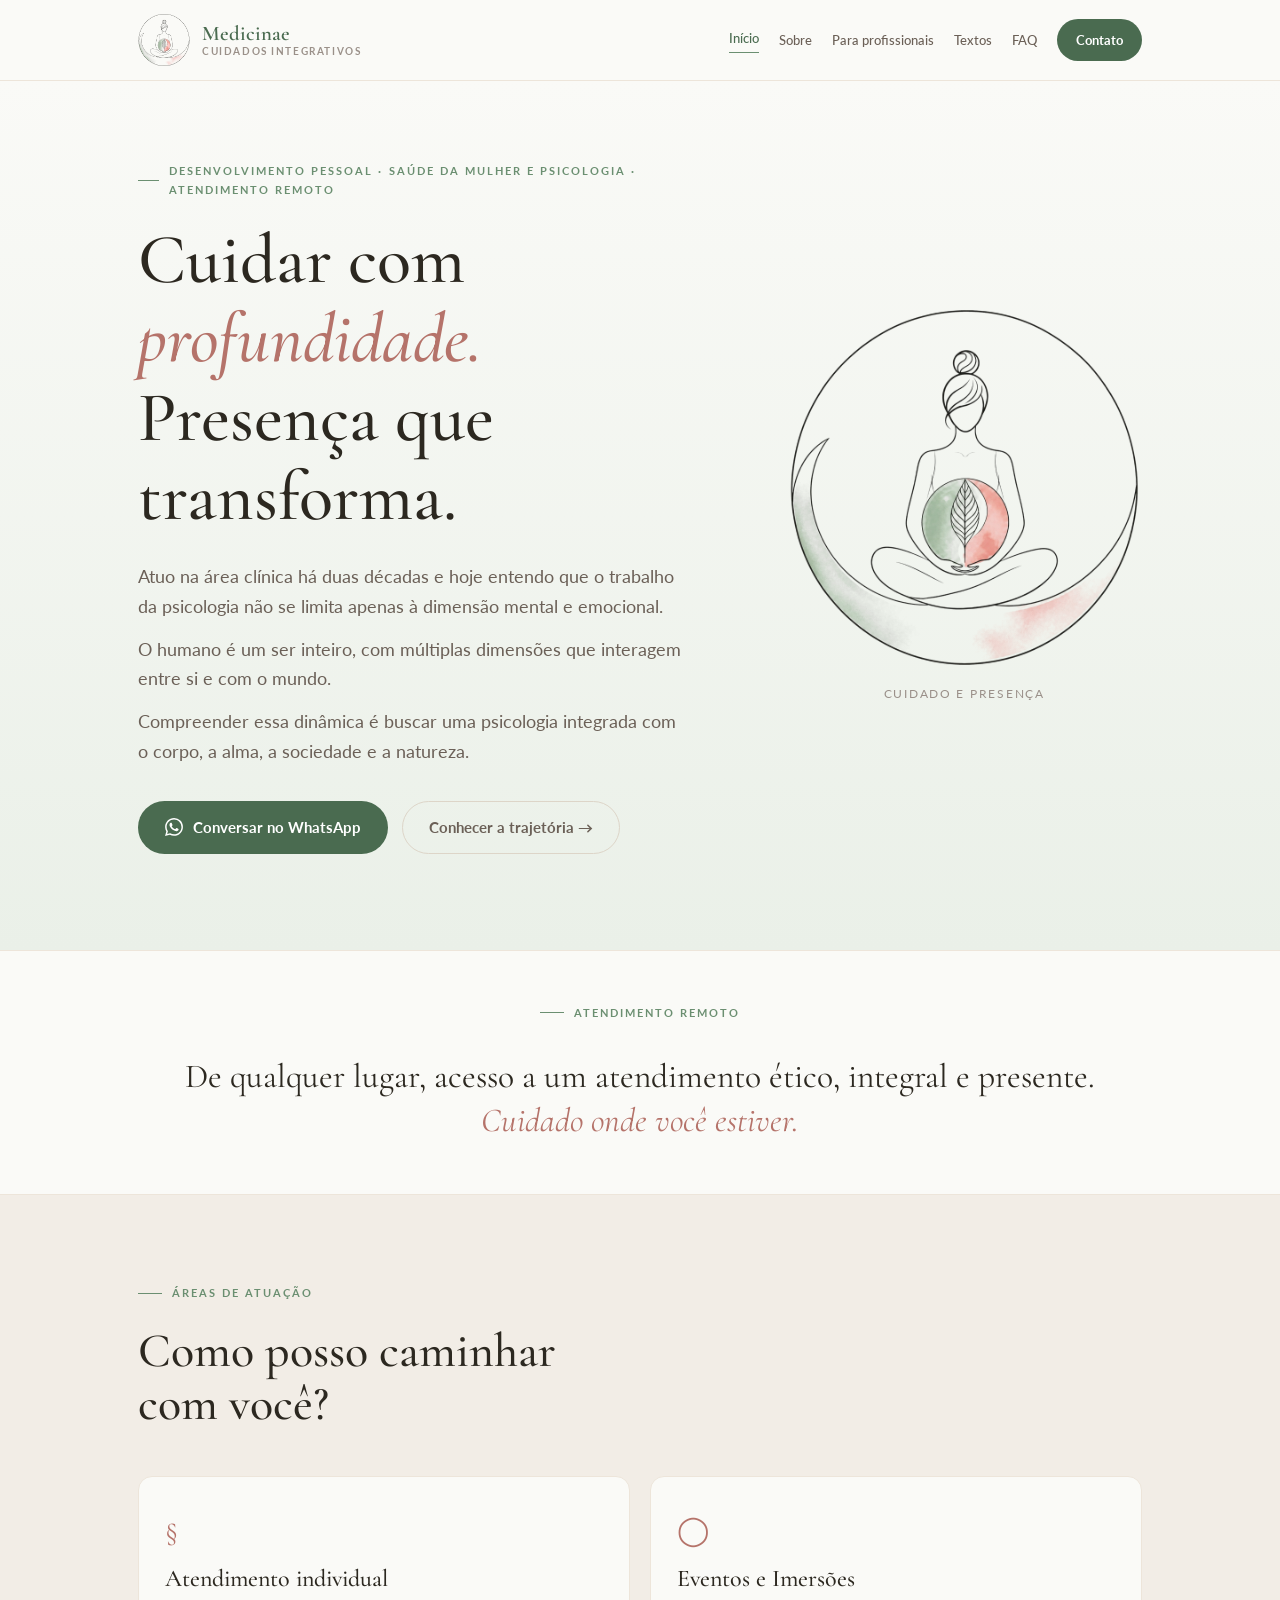
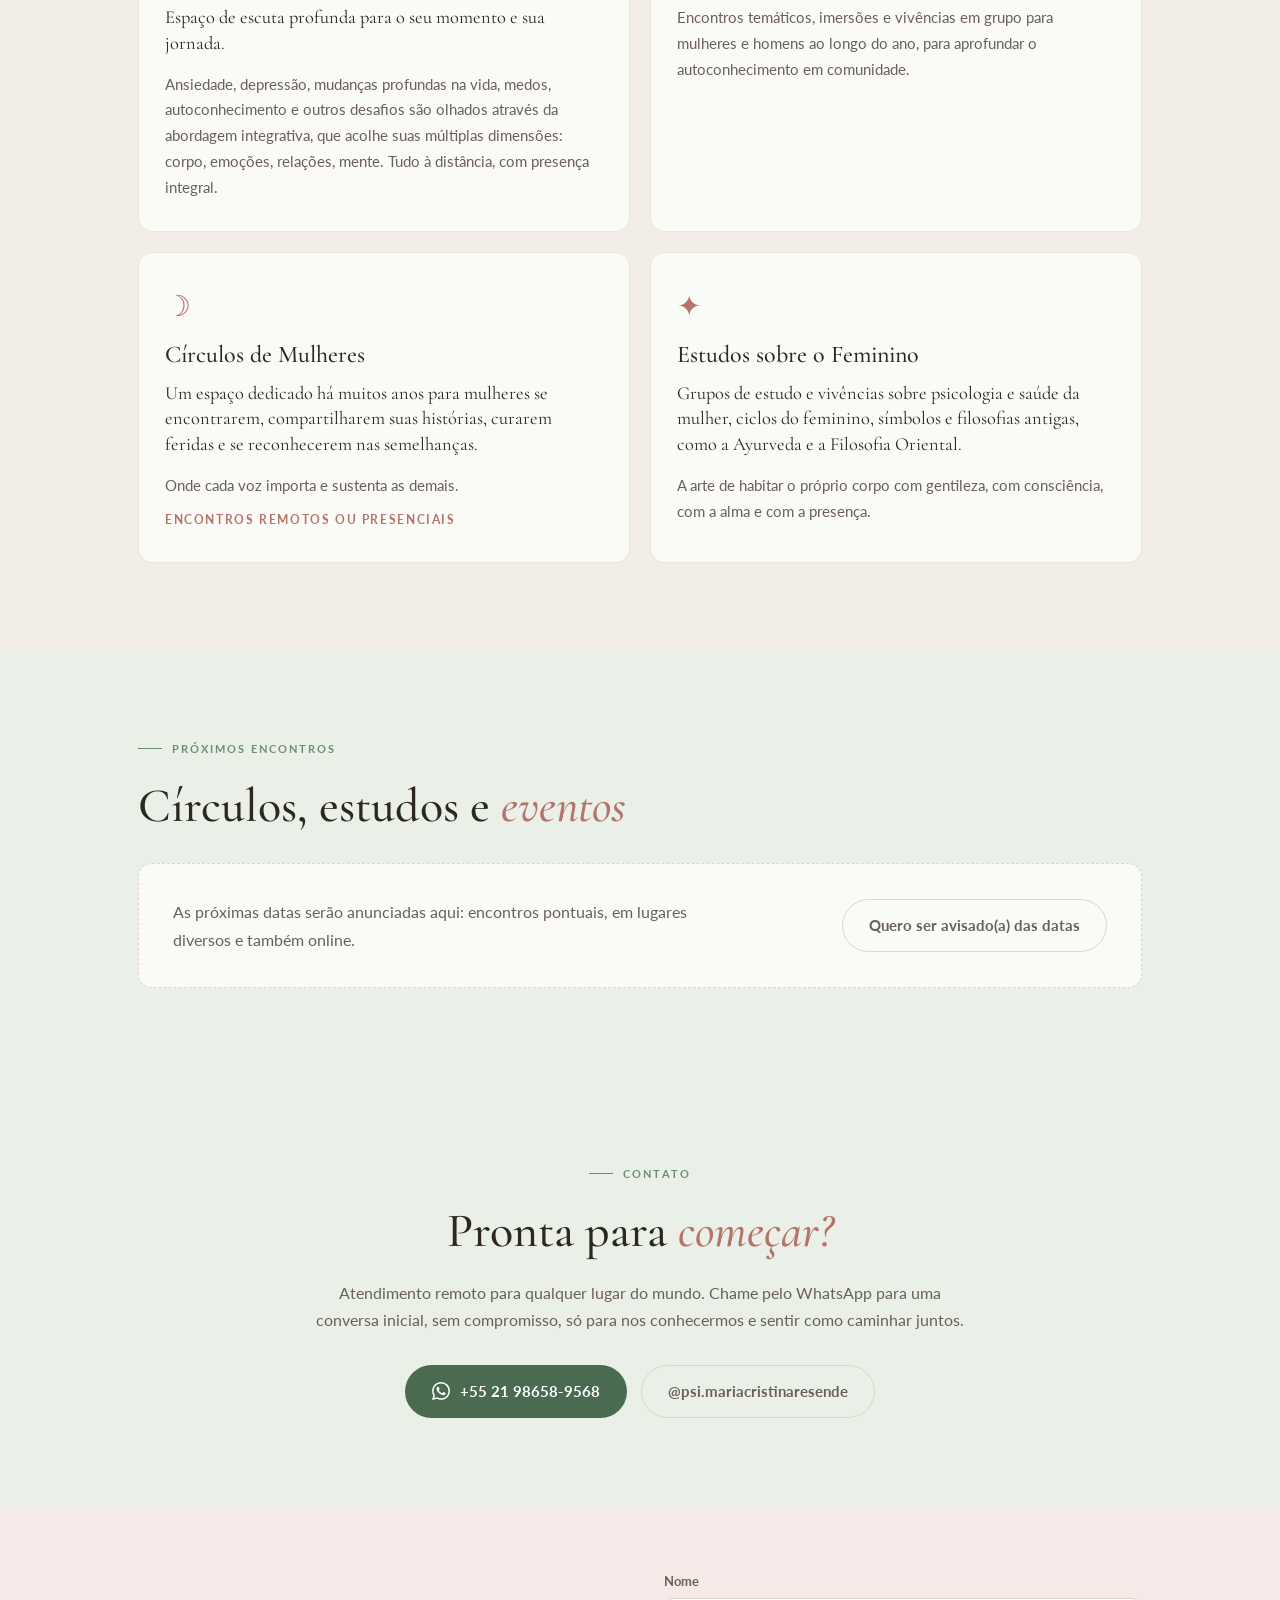
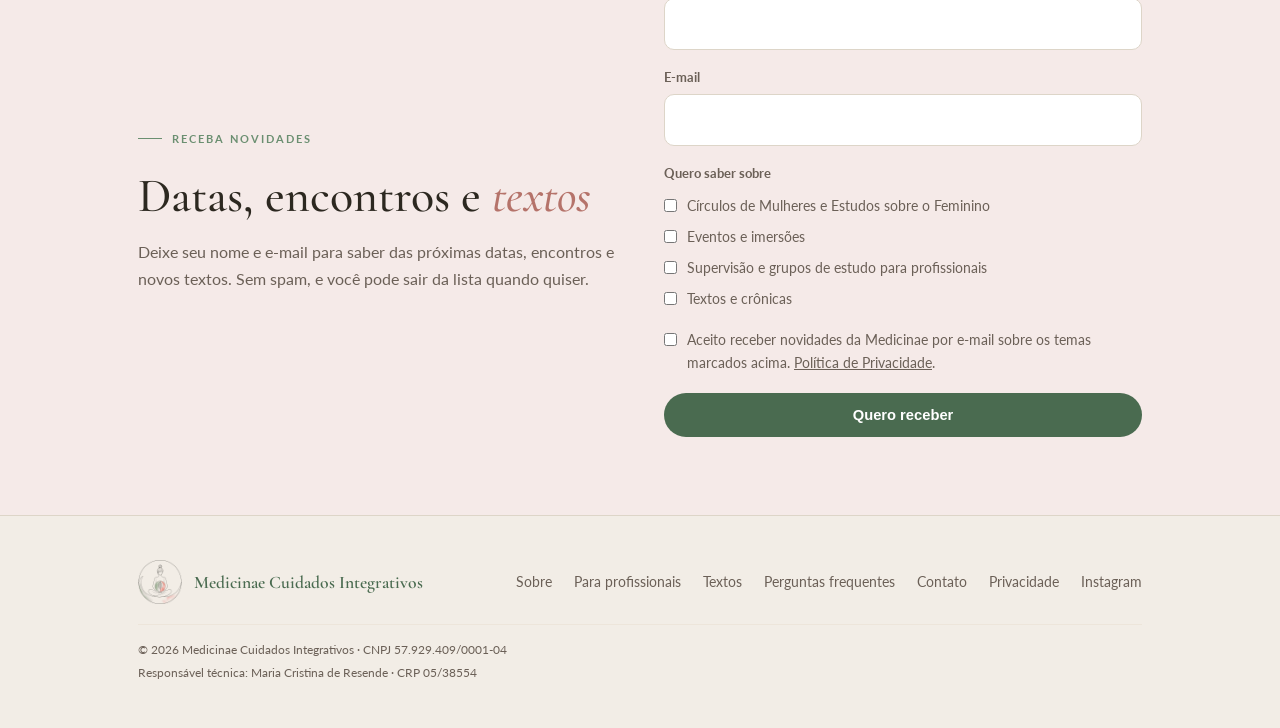
==== index.html @ 02433e6b "Add files via upload" ====
<!DOCTYPE html>
<html lang="pt-BR">
<head>
<meta charset="utf-8">
<meta name="viewport" content="width=device-width, initial-scale=1">
<title>Medicinae Cuidados Integrativos — Psicologia Integrativa e Saúde da Mulher</title>
<meta name="description" content="Psicóloga CRP 05/38554. Atendimento remoto para qualquer lugar do mundo. Psicologia integrativa, círculos de mulheres e práticas complementares.">
<link rel="icon" href="favicon.png" type="image/png">
<link rel="preconnect" href="https://fonts.googleapis.com">
<link rel="preconnect" href="https://fonts.gstatic.com" crossorigin>
<link href="https://fonts.googleapis.com/css2?family=Cormorant+Garamond:ital,wght@0,400;0,500;0,600;1,400;1,500&amp;family=Lato:wght@400;500;700&amp;display=swap" rel="stylesheet">
<link rel="stylesheet" href="styles.css">
</head>
<body>
<a class="skip" href="#main">Ir para o conteúdo</a>
<header class="site-header"><div class="wrap">
  <a class="brand" href="index.html"><img src="logo.png" alt=""><span>Medicinae<small>Cuidados Integrativos</small></span></a>
  <button class="menu-btn" aria-label="Abrir menu" aria-expanded="false" aria-controls="menu"><span></span><span></span><span></span></button>
  <nav id="menu" aria-label="Principal"><a href="index.html" aria-current="page">Início</a><a href="sobre.html">Sobre</a><a href="profissionais.html">Para profissionais</a><a href="textos.html">Textos</a><a href="faq.html">FAQ</a><a class="btn btn-primary nav-cta" href="contato.html">Contato</a></nav>
</div></header>
<main id="main">

<section class="hero"><div class="wrap">
  <div>
    <p class="label">Desenvolvimento pessoal · Saúde da Mulher e Psicologia · Atendimento remoto</p>
    <h1>Cuidar com <em>profundidade.</em><br>Presença que transforma.</h1>
    <p class="sub"><span class="ln">Atuo na área clínica há duas décadas e hoje entendo que o trabalho da psicologia não se limita apenas à dimensão mental e emocional.</span><span class="ln">O humano é um ser inteiro, com múltiplas dimensões que interagem entre si e com o mundo.</span><span class="ln">Compreender essa dinâmica é buscar uma psicologia integrada com o corpo, a alma, a sociedade e a natureza.</span></p>
    <div class="actions">
      <a class="btn btn-primary" href="https://wa.me/5521986589568?text=Ol%C3%A1%21%20Vim%20pelo%20site%20da%20Medicinae%20e%20gostaria%20de%20saber%20mais%20sobre%20o%20atendimento." target="_blank" rel="noopener"><svg viewBox="0 0 24 24" aria-hidden="true"><path d="M17.47 14.38c-.3-.15-1.76-.87-2.03-.97-.27-.1-.47-.15-.67.15-.2.3-.77.97-.94 1.16-.17.2-.35.22-.64.07-.3-.15-1.26-.46-2.39-1.48-.88-.79-1.48-1.76-1.65-2.06-.17-.3-.02-.46.13-.6.13-.14.3-.35.45-.52.15-.17.2-.3.3-.5.1-.2.05-.37-.03-.52-.07-.15-.67-1.62-.92-2.22-.24-.58-.49-.5-.67-.51h-.57c-.2 0-.52.07-.8.37-.27.3-1.04 1.02-1.04 2.48s1.07 2.88 1.22 3.08c.15.2 2.1 3.2 5.08 4.49.71.3 1.26.49 1.7.63.71.23 1.36.2 1.87.12.57-.09 1.76-.72 2-1.41.25-.7.25-1.29.17-1.41-.07-.12-.27-.2-.57-.35zM12.05 21.8h-.01a9.9 9.9 0 0 1-5.03-1.38l-.36-.21-3.74.98 1-3.65-.24-.37a9.86 9.86 0 0 1-1.51-5.26c0-5.45 4.44-9.88 9.9-9.88 2.64 0 5.12 1.03 6.99 2.9a9.82 9.82 0 0 1 2.89 6.99c0 5.45-4.44 9.88-9.89 9.88zM20.5 3.49A11.8 11.8 0 0 0 12.05 0C5.5 0 .16 5.34.16 11.89c0 2.1.55 4.14 1.59 5.95L.06 24l6.3-1.65a11.88 11.88 0 0 0 5.68 1.45h.01c6.55 0 11.89-5.34 11.89-11.89 0-3.18-1.24-6.16-3.44-8.42z"/></svg> Conversar no WhatsApp</a>
      <a class="btn btn-ghost" href="sobre.html">Conhecer a trajetória →</a>
    </div>
  </div>
  <div>
    <div class="hero-logo"><img src="logo.png" alt="Logotipo da Medicinae Cuidados Integrativos"></div>
    <p class="crp">Cuidado e presença</p>
  </div>
</div></section>

<div class="remote-band"><div class="wrap">
  <p class="label" style="justify-content:center;margin-bottom:12px">Atendimento remoto</p>
  <p>De qualquer lugar, acesso a um atendimento ético, integral e presente.<br><em>Cuidado onde você estiver.</em></p>
</div></div>

<section class="areas" id="areas"><div class="wrap">
  <p class="label">Áreas de atuação</p>
  <h2>Como posso caminhar<br>com você?</h2>
  <div class="areas-grid">
    <div class="card"><span class="glyph">§</span><h3>Atendimento individual</h3>
      <p class="lead">Espaço de escuta profunda para o seu momento e sua jornada.</p>
      <p>Ansiedade, depressão, mudanças profundas na vida, medos, autoconhecimento e outros desafios são olhados através da abordagem integrativa, que acolhe suas múltiplas dimensões: corpo, emoções, relações, mente. Tudo à distância, com presença integral.</p></div>
    <div class="card"><span class="glyph">◯</span><h3>Eventos e Imersões</h3>
      <p>Encontros temáticos, imersões e vivências em grupo para mulheres e homens ao longo do ano, para aprofundar o autoconhecimento em comunidade.</p></div>
    <div class="card"><span class="glyph">☽</span><h3>Círculos de Mulheres</h3>
      <p class="lead">Um espaço dedicado há muitos anos para mulheres se encontrarem, compartilharem suas histórias, curarem feridas e se reconhecerem nas semelhanças.</p>
      <p>Onde cada voz importa e sustenta as demais.</p>
      <p class="tag">Encontros remotos ou presenciais</p></div>
    <div class="card"><span class="glyph">✦</span><h3>Estudos sobre o Feminino</h3>
      <p class="lead">Grupos de estudo e vivências sobre psicologia e saúde da mulher, ciclos do feminino, símbolos e filosofias antigas, como a Ayurveda e a Filosofia Oriental.</p>
      <p>A arte de habitar o próprio corpo com gentileza, com consciência, com a alma e com a presença.</p></div>
  </div></section>

<section class="events" id="encontros"><div class="wrap">
  <p class="label">Próximos encontros</p>
  <h2>Círculos, estudos e <em>eventos</em></h2>
  <div class="events-empty">
    <p>As próximas datas serão anunciadas aqui: encontros pontuais, em lugares diversos e também online.</p>
    <a class="btn btn-ghost" href="#novidades">Quero ser avisado(a) das datas</a>
  </div>
</div></section>

<section class="contact"><div class="wrap">
  <p class="label" style="justify-content:center">Contato</p>
  <h2>Pronta para <em>começar?</em></h2>
  <p class="sub">Atendimento remoto para qualquer lugar do mundo. Chame pelo WhatsApp para uma conversa inicial, sem compromisso, só para nos conhecermos e sentir como caminhar juntos.</p>
  <div class="actions">
    <a class="btn btn-primary" href="https://wa.me/5521986589568?text=Ol%C3%A1%21%20Vim%20pelo%20site%20da%20Medicinae%20e%20gostaria%20de%20saber%20mais%20sobre%20o%20atendimento." target="_blank" rel="noopener"><svg viewBox="0 0 24 24" aria-hidden="true"><path d="M17.47 14.38c-.3-.15-1.76-.87-2.03-.97-.27-.1-.47-.15-.67.15-.2.3-.77.97-.94 1.16-.17.2-.35.22-.64.07-.3-.15-1.26-.46-2.39-1.48-.88-.79-1.48-1.76-1.65-2.06-.17-.3-.02-.46.13-.6.13-.14.3-.35.45-.52.15-.17.2-.3.3-.5.1-.2.05-.37-.03-.52-.07-.15-.67-1.62-.92-2.22-.24-.58-.49-.5-.67-.51h-.57c-.2 0-.52.07-.8.37-.27.3-1.04 1.02-1.04 2.48s1.07 2.88 1.22 3.08c.15.2 2.1 3.2 5.08 4.49.71.3 1.26.49 1.7.63.71.23 1.36.2 1.87.12.57-.09 1.76-.72 2-1.41.25-.7.25-1.29.17-1.41-.07-.12-.27-.2-.57-.35zM12.05 21.8h-.01a9.9 9.9 0 0 1-5.03-1.38l-.36-.21-3.74.98 1-3.65-.24-.37a9.86 9.86 0 0 1-1.51-5.26c0-5.45 4.44-9.88 9.9-9.88 2.64 0 5.12 1.03 6.99 2.9a9.82 9.82 0 0 1 2.89 6.99c0 5.45-4.44 9.88-9.89 9.88zM20.5 3.49A11.8 11.8 0 0 0 12.05 0C5.5 0 .16 5.34.16 11.89c0 2.1.55 4.14 1.59 5.95L.06 24l6.3-1.65a11.88 11.88 0 0 0 5.68 1.45h.01c6.55 0 11.89-5.34 11.89-11.89 0-3.18-1.24-6.16-3.44-8.42z"/></svg> +55 21 98658-9568</a>
    <a class="btn btn-ghost" href="https://instagram.com/psi.mariacristinaresende" target="_blank" rel="noopener">@psi.mariacristinaresende</a>
  </div>
</div></section>

</main>
<section class="news" id="novidades"><div class="wrap">
  <div class="news-text">
    <p class="label">Receba novidades</p>
    <h2>Datas, encontros e <em>textos</em></h2>
    <p>Deixe seu nome e e-mail para saber das próximas datas, encontros e novos textos. Sem spam, e você pode sair da lista quando quiser.</p>
  </div>
  <form class="form news-form" data-form="news" novalidate>
    <label class="hp" aria-hidden="true">Não preencha <input type="text" name="website" tabindex="-1" autocomplete="off"></label>
    <input type="hidden" name="formulario" value="novidades">
    <div class="field"><label for="n-nome">Nome</label><input id="n-nome" name="nome" type="text" autocomplete="name" required></div>
    <div class="field"><label for="n-email">E-mail</label><input id="n-email" name="email" type="email" autocomplete="email" required></div>
    <fieldset class="interests"><legend>Quero saber sobre</legend>
      <label class="check"><input type="checkbox" name="interesses" value="circulos-estudos-feminino"> <span>Círculos de Mulheres e Estudos sobre o Feminino</span></label>
      <label class="check"><input type="checkbox" name="interesses" value="eventos-imersoes"> <span>Eventos e imersões</span></label>
      <label class="check"><input type="checkbox" name="interesses" value="profissionais"> <span>Supervisão e grupos de estudo para profissionais</span></label>
      <label class="check"><input type="checkbox" name="interesses" value="textos"> <span>Textos e crônicas</span></label>
    </fieldset>
    <label class="check"><input type="checkbox" name="aceite_novidades" value="sim" required> <span>Aceito receber novidades da Medicinae por e-mail sobre os temas marcados acima. <a href="politica-de-privacidade.html" style="text-decoration:underline">Política de Privacidade</a>.</span></label>
    <button class="btn btn-primary" type="submit">Quero receber</button>
    <p class="form-status" role="status" aria-live="polite"></p>
  </form>
</div></section>
<footer><div class="wrap">
  <a class="brand" href="index.html"><img src="logo.png" alt=""><span>Medicinae Cuidados Integrativos</span></a>
  <div class="flinks"><a href="sobre.html">Sobre</a><a href="profissionais.html">Para profissionais</a><a href="textos.html">Textos</a><a href="faq.html">Perguntas frequentes</a><a href="contato.html">Contato</a><a href="politica-de-privacidade.html">Privacidade</a><a href="https://instagram.com/psi.mariacristinaresende" target="_blank" rel="noopener">Instagram</a></div>
  <div class="fine"><span>© 2026 Medicinae Cuidados Integrativos · CNPJ 57.929.409/0001-04</span><span>Responsável técnica: Maria Cristina de Resende · CRP 05/38554</span></div>
</div></footer>
<script src="forms.js"></script>
<script src="menu.js"></script>
<script src="analytics.js"></script>
</body>
</html>
---- styles.css ----
/* Medicinae Cuidados Integrativos — identidade visual
   Verde-sálvia, rosa-antigo e tons terrosos sobre fundo creme. */
:root{
  --bg:#FAFAF7; --bg-alt:#F2EDE6; --bg-sage:#EAF0E8;
  --fg:#2C2820; --fg-muted:#6B6057; --fg-light:#9A9089;
  --sage:#6B8F71; --sage-dark:#4A6B50;
  --rose:#B5736A; --rose-light:#F5EAE8; --earth:#8B6E4E;
  --border:#DDD5C8; --border-soft:#EDE5DA;
  --display:'Cormorant Garamond',Georgia,serif;
  --body:'Lato',system-ui,sans-serif;
}
*,*::before,*::after{box-sizing:border-box;margin:0;padding:0}
html{scroll-behavior:smooth}
body{background:var(--bg);color:var(--fg);font-family:var(--body);line-height:1.7;-webkit-font-smoothing:antialiased}
a{color:inherit;text-decoration:none}
img{max-width:100%;display:block}
.wrap{max-width:1060px;margin:0 auto;padding:0 28px}
.skip{position:absolute;left:-999px}.skip:focus{left:12px;top:12px;background:#fff;padding:8px 12px;z-index:9}

/* Cabeçalho */
.site-header{background:var(--bg);border-bottom:1px solid var(--border-soft);position:sticky;top:0;z-index:5}
.site-header .wrap{display:flex;align-items:center;justify-content:space-between;gap:20px;padding-top:14px;padding-bottom:14px}
.brand{display:flex;align-items:center;gap:12px}
.brand img{width:52px;height:52px}
.brand span{font-family:var(--display);font-size:1.3rem;font-weight:600;color:var(--sage-dark);line-height:1.1}
.brand small{display:block;font-family:var(--body);font-size:.62rem;letter-spacing:.16em;text-transform:uppercase;color:var(--fg-light);font-weight:700}
nav{display:flex;align-items:center;gap:26px;font-size:.88rem;font-weight:500;color:var(--fg-muted)}
nav a:hover,nav a[aria-current]{color:var(--sage-dark)}
nav a[aria-current]{border-bottom:1px solid var(--sage);padding-bottom:2px}

/* Botões */
.btn{display:inline-flex;align-items:center;gap:10px;padding:13px 26px;border-radius:999px;font-weight:700;font-size:.92rem;border:1px solid transparent;transition:.2s}
.btn-primary{background:var(--sage-dark);color:#fff}
.btn-primary:hover{background:var(--sage)}
.btn-ghost{border-color:var(--border);color:var(--fg-muted)}
.btn-ghost:hover{border-color:var(--sage);color:var(--sage-dark)}
.btn svg{width:18px;height:18px;fill:currentColor}
.nav-cta{padding:9px 18px;font-size:.82rem}

/* Tipografia */
.label{font-size:.7rem;font-weight:700;letter-spacing:.18em;text-transform:uppercase;color:var(--sage);display:flex;align-items:center;gap:10px;margin-bottom:22px}
.label::before{content:'';width:24px;height:1px;background:var(--sage)}
h1,h2,h3{font-family:var(--display);font-weight:500;line-height:1.12;color:var(--fg)}
h1{font-size:clamp(2.6rem,6vw,4.4rem)}
h2{font-size:clamp(2rem,4vw,3rem)}
h3{font-size:1.5rem}
em{font-style:italic;color:var(--rose)}
p+p{margin-top:1em}
section{padding:88px 0}

/* Hero */
.hero{padding:80px 0 96px;background:linear-gradient(180deg,var(--bg) 0%,var(--bg-sage) 100%)}
.hero .wrap{display:grid;grid-template-columns:1.25fr .75fr;gap:56px;align-items:center}
.hero p.sub{font-size:1.1rem;color:var(--fg-muted);max-width:34rem;margin:26px 0 34px}
.hero .actions{display:flex;flex-wrap:wrap;gap:14px}
.hero-logo{aspect-ratio:1;display:grid;place-items:center}
.hero-logo img{width:100%}
.crp{text-align:center;margin-top:18px;font-size:.78rem;letter-spacing:.14em;text-transform:uppercase;color:var(--fg-light)}

/* Áreas */
.areas{background:var(--bg-alt)}
.areas-grid{display:grid;grid-template-columns:repeat(2,1fr);gap:20px;margin-top:44px}
.card{background:var(--bg);border:1px solid var(--border-soft);border-radius:14px;padding:30px 26px}
.card .glyph{font-family:var(--display);font-size:1.8rem;color:var(--rose)}
.card h3{margin:10px 0 12px}
.card p{font-size:.95rem;color:var(--fg-muted)}

/* Sobre */
.about-grid{display:grid;grid-template-columns:1.2fr .8fr;gap:56px;align-items:start}
.about-grid p{color:var(--fg-muted)}
.creds{list-style:none;display:grid;gap:18px}
.creds li{border-left:2px solid var(--sage);padding-left:18px}
.creds strong{display:block;font-family:var(--display);font-size:1.25rem;font-weight:600;color:var(--fg)}
.creds span{font-size:.9rem;color:var(--fg-muted)}
.quote{background:var(--rose-light);border-radius:14px;padding:34px;margin-top:40px}
.quote p{font-family:var(--display);font-style:italic;font-size:1.55rem;line-height:1.35;color:var(--fg)}
.quote cite{display:block;margin-top:14px;font-style:normal;font-size:.8rem;letter-spacing:.12em;text-transform:uppercase;color:var(--rose)}
.page-head{padding:72px 0 24px;background:var(--bg-sage)}
.page-head p:not(.label){max-width:40rem;color:var(--fg-muted);margin-top:18px;font-size:1.05rem}

/* FAQ */
.faq{max-width:760px}
details{border-bottom:1px solid var(--border);padding:22px 0}
summary{cursor:pointer;list-style:none;font-family:var(--display);font-size:1.45rem;font-weight:500;display:flex;justify-content:space-between;gap:20px}
summary::-webkit-details-marker{display:none}
summary::after{content:'+';color:var(--sage);font-size:1.6rem;line-height:1}
details[open] summary::after{content:'–'}
details div{margin-top:14px;color:var(--fg-muted);font-size:.98rem}

/* Contato */
.contact{background:var(--bg-sage);text-align:center}
.contact .wrap{max-width:720px}
.contact p.sub{color:var(--fg-muted);margin:20px 0 32px}
.contact .actions{display:flex;flex-wrap:wrap;gap:14px;justify-content:center}
.channels{display:grid;grid-template-columns:repeat(auto-fit,minmax(260px,1fr));gap:20px;margin-top:40px;text-align:left}
.note{font-size:.85rem;color:var(--fg-light);margin-top:28px}

/* Rodapé */
footer{background:var(--bg-alt);color:var(--fg-muted);border-top:1px solid var(--border);padding:44px 0;font-size:.85rem}
footer .wrap{display:flex;flex-wrap:wrap;justify-content:space-between;gap:20px;align-items:center}
footer .brand span{color:var(--sage-dark);font-size:1.1rem}
footer .brand img{width:44px;height:44px}
footer a:hover{color:var(--sage-dark)}
.flinks{display:flex;gap:22px}

@media (max-width:760px){
  .areas-grid{grid-template-columns:1fr}
  .hero .wrap,.about-grid{grid-template-columns:1fr}
  .hero-logo{max-width:240px;margin:0 auto}
  section{padding:64px 0}
}

/* Faixa Atendimento remoto */
.remote-band{background:var(--bg);border-top:1px solid var(--border-soft);border-bottom:1px solid var(--border-soft);padding:52px 0;text-align:center}
.remote-band p:not(.label){font-family:var(--display);font-size:clamp(1.5rem,3vw,2.1rem);line-height:1.3;color:var(--fg)}
.hero p.sub .ln{display:block}.hero p.sub .ln+.ln{margin-top:.7em}
.card .lead{font-family:var(--display);font-size:1.15rem;line-height:1.4;color:var(--fg);margin-bottom:.8em}
.card .tag{display:inline-block;margin-top:1em;font-size:.72rem;letter-spacing:.14em;text-transform:uppercase;color:var(--rose);font-weight:700}

/* Formulários */
.form .hp{position:absolute;left:-9999px;height:0;overflow:hidden}
.field{display:flex;flex-direction:column;gap:6px;margin-bottom:16px}
.field-row{display:grid;grid-template-columns:1fr 1fr;gap:16px}
.field label{font-size:.82rem;font-weight:700;color:var(--fg-muted)}
.field .opt{font-weight:400;color:var(--fg-light)}
.form input[type=text],.form input[type=email],.form input[type=tel],.form textarea{font:inherit;font-size:.95rem;padding:12px 14px;border:1px solid var(--border);border-radius:10px;background:#fff;color:var(--fg);width:100%}
.form input:focus,.form textarea:focus{outline:2px solid var(--sage);outline-offset:1px;border-color:var(--sage)}
.form textarea{resize:vertical}
.check{display:flex;gap:10px;align-items:flex-start;font-size:.85rem;color:var(--fg-muted);margin:6px 0 18px}
.check input{margin-top:4px;accent-color:var(--sage-dark)}
.form-status{margin-top:14px;font-size:.88rem}
.form-status.ok{color:var(--sage-dark)}.form-status.err{color:var(--rose)}.form-status.info{color:var(--fg-muted)}
.contact-page{padding:64px 0 88px}
.contact-grid{display:grid;grid-template-columns:1.4fr .8fr;gap:48px;align-items:start}
.contact-form h2{font-size:2rem;margin-bottom:24px}
.privacy-note{font-size:.82rem;color:var(--fg-light);margin:6px 0 16px;border-left:2px solid var(--rose);padding-left:14px}
.contact-side{background:var(--bg-sage);border-radius:14px;padding:30px 26px}
.contact-side h3{margin-bottom:10px}.contact-side p{color:var(--fg-muted);margin-bottom:20px;font-size:.95rem}
.news{background:var(--rose-light);padding:64px 0}
.news .wrap{display:grid;grid-template-columns:1fr 1fr;gap:48px;align-items:center}
.news-text p:not(.label){color:var(--fg-muted);margin-top:14px}
.news-form .btn{width:100%;justify-content:center}
@media (max-width:760px){.contact-grid,.news .wrap{grid-template-columns:1fr}.field-row{grid-template-columns:1fr}}
.contact-side .btn{white-space:nowrap;justify-content:center}
.contact-side .actions{display:flex;flex-direction:column;gap:12px}.contact-side .btn{width:100%}
.creds li{font-family:var(--display);font-size:1.3rem;line-height:1.3;color:var(--fg)}
.about-grid>div>p:first-child{font-size:1.1rem;color:var(--fg)}

/* Encontros, textos, profissionais */
.events{background:var(--bg-sage)}
.events-empty{margin-top:30px;background:var(--bg);border:1px dashed var(--border);border-radius:14px;padding:34px;display:flex;flex-wrap:wrap;gap:20px;align-items:center;justify-content:space-between}
.events-empty p{color:var(--fg-muted);max-width:34rem}
.note-center{text-align:center;color:var(--fg-muted);margin-top:36px;font-size:.95rem}
.post-list{display:grid;gap:20px;max-width:760px;margin:0 auto}
.post-card{display:block;background:var(--bg);border:1px solid var(--border-soft);border-radius:14px;padding:28px 30px;transition:.2s}
.post-card:hover{border-color:var(--sage)}
.post-date{font-size:.72rem;letter-spacing:.14em;text-transform:uppercase;color:var(--fg-light);font-weight:700}
.post-card h3{margin:8px 0 10px}.post-card p{color:var(--fg-muted);font-size:.96rem}
.post-card .more{display:inline-block;margin-top:14px;color:var(--sage-dark);font-weight:700;font-size:.85rem}
.post-body{max-width:680px;margin:0 auto}
.post-body p{font-size:1.1rem;line-height:1.85;color:var(--fg)}
.post-sign{font-family:var(--display);font-style:italic;color:var(--rose);margin:36px 0 28px}
.page-head .label a:hover{text-decoration:underline}
.interests{border:0;margin:6px 0 10px}
.interests legend{font-size:.82rem;font-weight:700;color:var(--fg-muted);margin-bottom:10px}
.interests .check{margin:0 0 8px}
nav{gap:20px;font-size:.84rem}
.legal h2{font-size:1.6rem;margin:36px 0 10px}.legal p{font-size:1rem;line-height:1.8}.legal strong{color:var(--fg)}
.portrait{float:right;width:min(280px,42%);height:auto;border-radius:200px 200px 16px 16px;margin:0 0 20px 28px;box-shadow:0 10px 30px rgba(44,40,32,.12)}
@media(max-width:640px){.portrait{float:none;display:block;width:70%;margin:0 auto 24px}}

.menu-btn{display:none;background:none;border:1px solid var(--border-soft);border-radius:8px;width:42px;height:42px;padding:10px 9px;cursor:pointer;flex-direction:column;justify-content:space-between}
.menu-btn span{display:block;height:2px;background:var(--sage-dark);border-radius:2px}
@media (max-width:900px){
 .site-header .wrap{flex-wrap:wrap}
 .menu-btn{display:flex}
 nav{display:none;width:100%;flex-direction:column;align-items:stretch;gap:0;padding:8px 0 4px;font-size:1rem}
 nav.open{display:flex}
 nav a{padding:12px 4px;border-bottom:1px solid var(--border-soft)}
 nav a[aria-current]{border-bottom:1px solid var(--border-soft);padding-bottom:12px}
 nav .nav-cta{margin-top:12px;text-align:center;border-bottom:0}
}

.fine{flex-basis:100%;display:flex;flex-direction:column;gap:2px;font-size:.78rem;color:var(--fg-muted);border-top:1px solid var(--border-soft);padding-top:14px}
.news-mini{background:var(--bg-sage);padding:26px 0;text-align:center}
.news-mini p{margin:0;font-size:.98rem;color:var(--fg-muted)}
.news-mini a{color:var(--sage-dark);font-weight:700;text-decoration:underline}
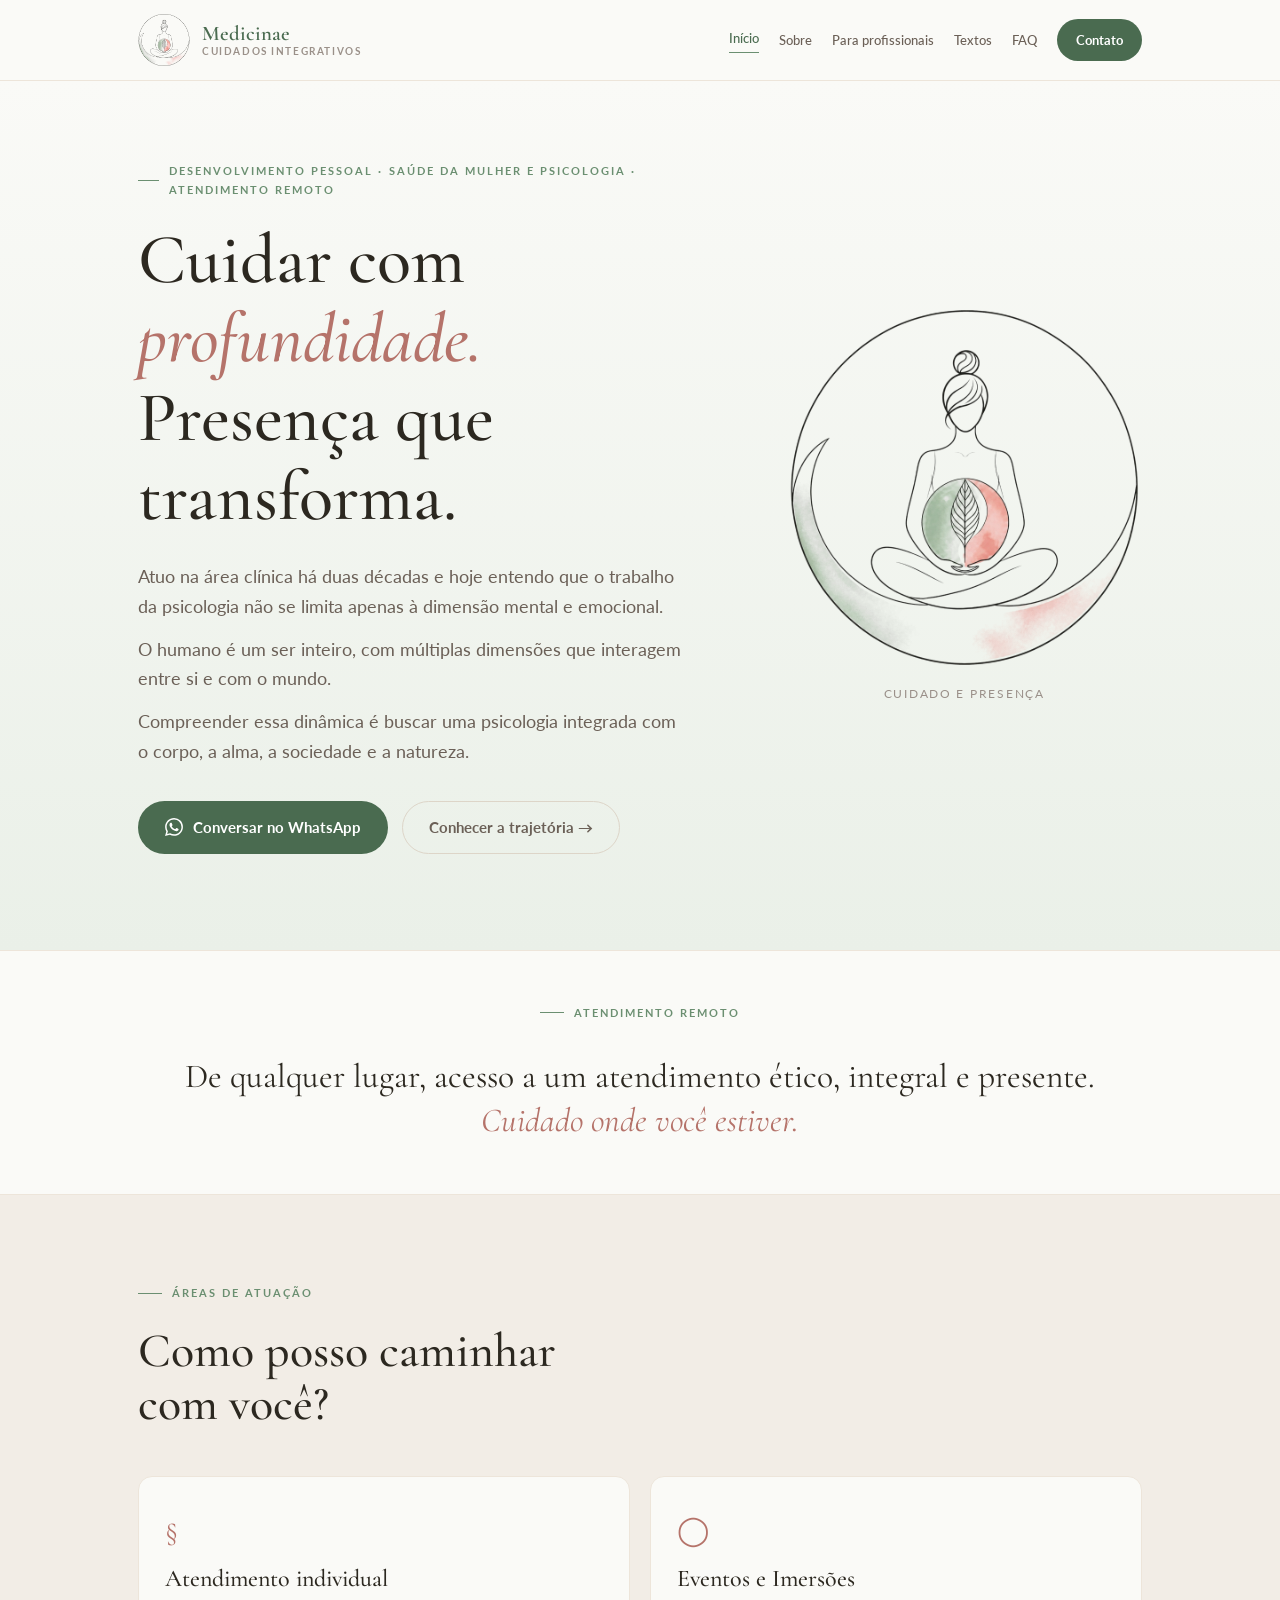
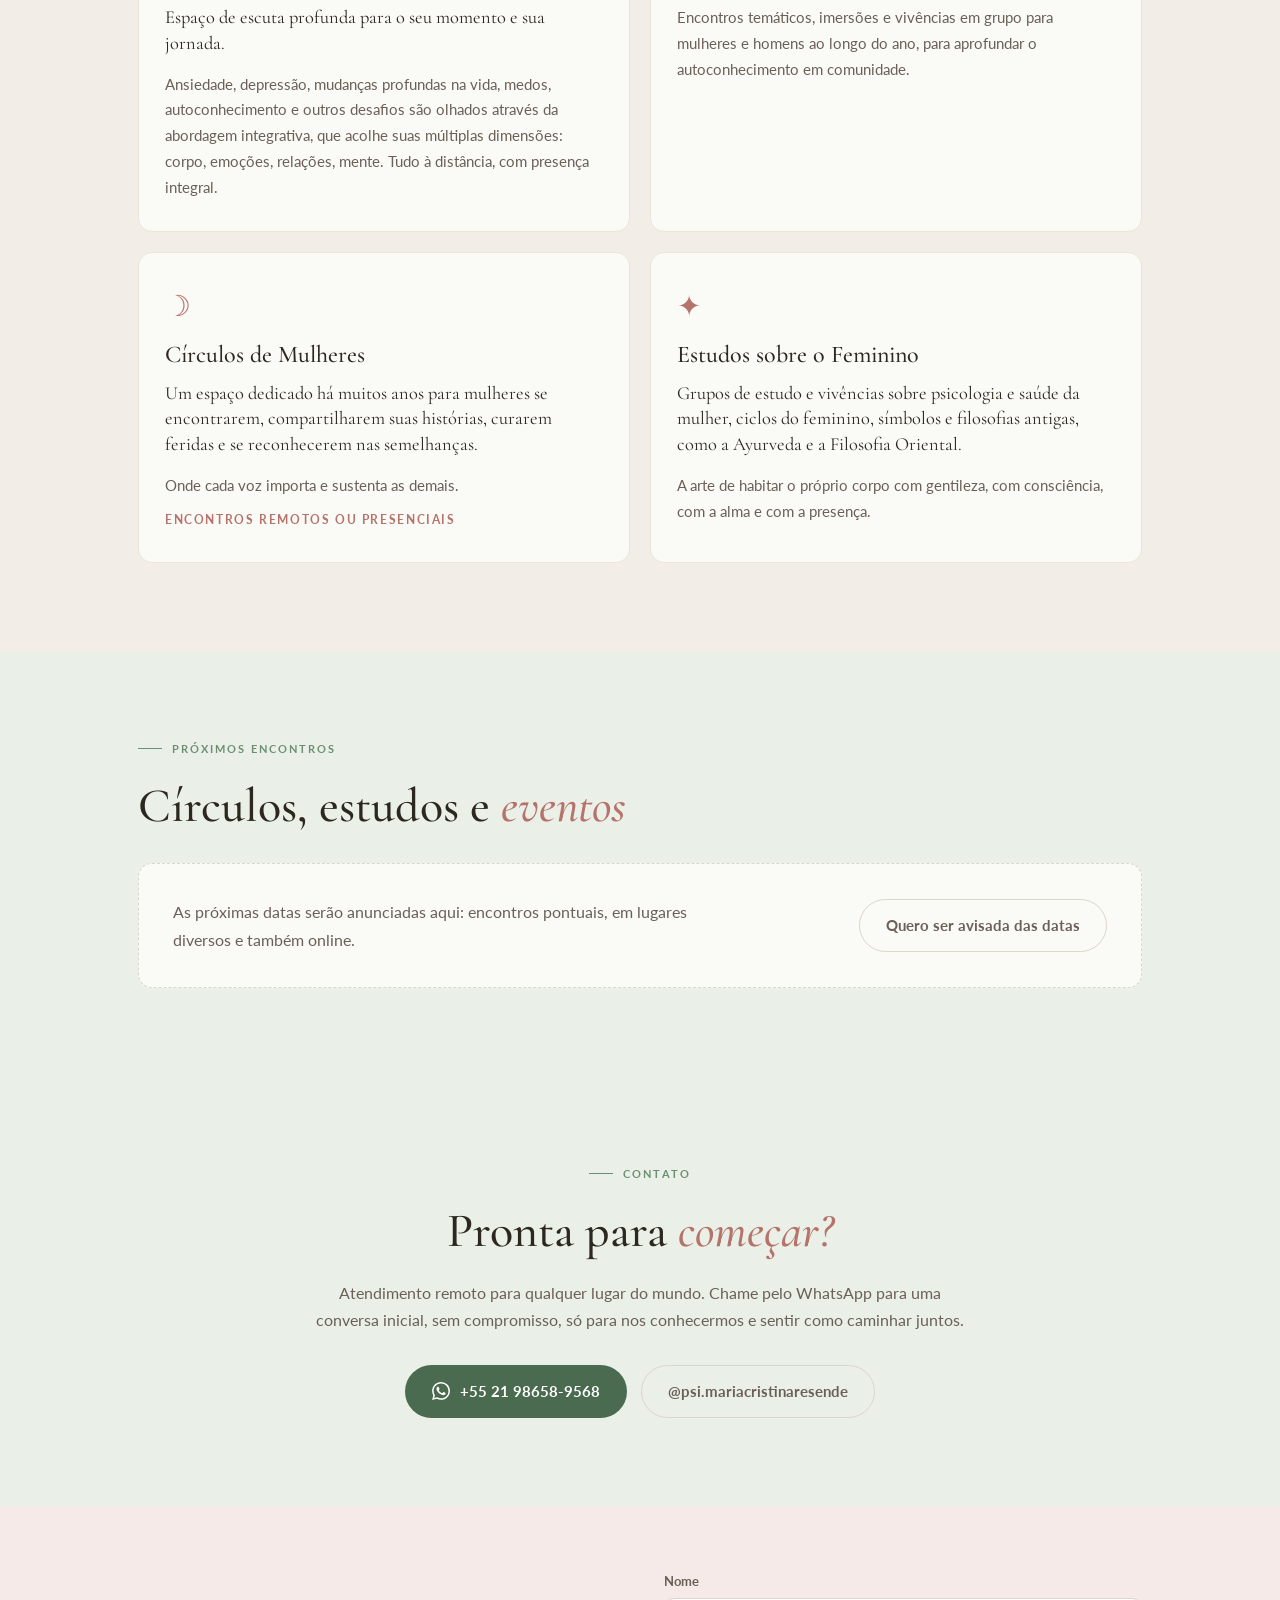
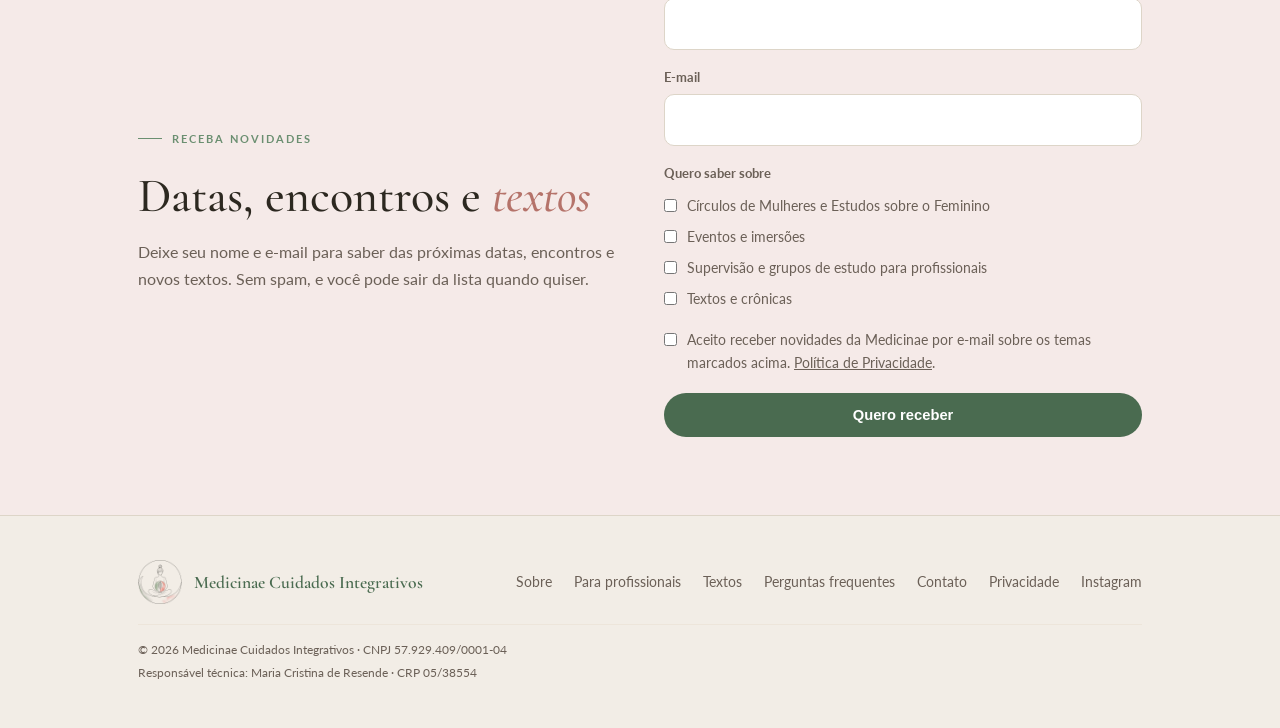
==== commit 722f0132: "Add files via upload" ====
--- a/index.html
+++ b/index.html
@@ -9,7 +9,7 @@
 <link rel="preconnect" href="https://fonts.googleapis.com">
 <link rel="preconnect" href="https://fonts.gstatic.com" crossorigin>
 <link href="https://fonts.googleapis.com/css2?family=Cormorant+Garamond:ital,wght@0,400;0,500;0,600;1,400;1,500&amp;family=Lato:wght@400;500;700&amp;display=swap" rel="stylesheet">
-<link rel="stylesheet" href="styles.css">
+<link rel="stylesheet" href="styles.css?v=20261125">
 </head>
 <body>
 <a class="skip" href="#main">Ir para o conteúdo</a>
@@ -26,7 +26,7 @@
     <h1>Cuidar com <em>profundidade.</em><br>Presença que transforma.</h1>
     <p class="sub"><span class="ln">Atuo na área clínica há duas décadas e hoje entendo que o trabalho da psicologia não se limita apenas à dimensão mental e emocional.</span><span class="ln">O humano é um ser inteiro, com múltiplas dimensões que interagem entre si e com o mundo.</span><span class="ln">Compreender essa dinâmica é buscar uma psicologia integrada com o corpo, a alma, a sociedade e a natureza.</span></p>
     <div class="actions">
-      <a class="btn btn-primary" href="https://wa.me/5521986589568?text=Ol%C3%A1%21%20Vim%20pelo%20site%20da%20Medicinae%20e%20gostaria%20de%20saber%20mais%20sobre%20o%20atendimento." target="_blank" rel="noopener"><svg viewBox="0 0 24 24" aria-hidden="true"><path d="M17.47 14.38c-.3-.15-1.76-.87-2.03-.97-.27-.1-.47-.15-.67.15-.2.3-.77.97-.94 1.16-.17.2-.35.22-.64.07-.3-.15-1.26-.46-2.39-1.48-.88-.79-1.48-1.76-1.65-2.06-.17-.3-.02-.46.13-.6.13-.14.3-.35.45-.52.15-.17.2-.3.3-.5.1-.2.05-.37-.03-.52-.07-.15-.67-1.62-.92-2.22-.24-.58-.49-.5-.67-.51h-.57c-.2 0-.52.07-.8.37-.27.3-1.04 1.02-1.04 2.48s1.07 2.88 1.22 3.08c.15.2 2.1 3.2 5.08 4.49.71.3 1.26.49 1.7.63.71.23 1.36.2 1.87.12.57-.09 1.76-.72 2-1.41.25-.7.25-1.29.17-1.41-.07-.12-.27-.2-.57-.35zM12.05 21.8h-.01a9.9 9.9 0 0 1-5.03-1.38l-.36-.21-3.74.98 1-3.65-.24-.37a9.86 9.86 0 0 1-1.51-5.26c0-5.45 4.44-9.88 9.9-9.88 2.64 0 5.12 1.03 6.99 2.9a9.82 9.82 0 0 1 2.89 6.99c0 5.45-4.44 9.88-9.89 9.88zM20.5 3.49A11.8 11.8 0 0 0 12.05 0C5.5 0 .16 5.34.16 11.89c0 2.1.55 4.14 1.59 5.95L.06 24l6.3-1.65a11.88 11.88 0 0 0 5.68 1.45h.01c6.55 0 11.89-5.34 11.89-11.89 0-3.18-1.24-6.16-3.44-8.42z"/></svg> Conversar no WhatsApp</a>
+      <a class="btn btn-primary" href="https://wa.me/5521986589568?text=Ol%C3%A1%21%20Vim%20pelo%20site%20da%20Medicinae%20e%20gostaria%20de%20saber%20mais%20informa%C3%A7%C3%B5es." target="_blank" rel="noopener"><svg viewBox="0 0 24 24" aria-hidden="true"><path d="M17.47 14.38c-.3-.15-1.76-.87-2.03-.97-.27-.1-.47-.15-.67.15-.2.3-.77.97-.94 1.16-.17.2-.35.22-.64.07-.3-.15-1.26-.46-2.39-1.48-.88-.79-1.48-1.76-1.65-2.06-.17-.3-.02-.46.13-.6.13-.14.3-.35.45-.52.15-.17.2-.3.3-.5.1-.2.05-.37-.03-.52-.07-.15-.67-1.62-.92-2.22-.24-.58-.49-.5-.67-.51h-.57c-.2 0-.52.07-.8.37-.27.3-1.04 1.02-1.04 2.48s1.07 2.88 1.22 3.08c.15.2 2.1 3.2 5.08 4.49.71.3 1.26.49 1.7.63.71.23 1.36.2 1.87.12.57-.09 1.76-.72 2-1.41.25-.7.25-1.29.17-1.41-.07-.12-.27-.2-.57-.35zM12.05 21.8h-.01a9.9 9.9 0 0 1-5.03-1.38l-.36-.21-3.74.98 1-3.65-.24-.37a9.86 9.86 0 0 1-1.51-5.26c0-5.45 4.44-9.88 9.9-9.88 2.64 0 5.12 1.03 6.99 2.9a9.82 9.82 0 0 1 2.89 6.99c0 5.45-4.44 9.88-9.89 9.88zM20.5 3.49A11.8 11.8 0 0 0 12.05 0C5.5 0 .16 5.34.16 11.89c0 2.1.55 4.14 1.59 5.95L.06 24l6.3-1.65a11.88 11.88 0 0 0 5.68 1.45h.01c6.55 0 11.89-5.34 11.89-11.89 0-3.18-1.24-6.16-3.44-8.42z"/></svg> Conversar no WhatsApp</a>
       <a class="btn btn-ghost" href="sobre.html">Conhecer a trajetória →</a>
     </div>
   </div>
@@ -64,7 +64,7 @@
   <h2>Círculos, estudos e <em>eventos</em></h2>
   <div class="events-empty">
     <p>As próximas datas serão anunciadas aqui: encontros pontuais, em lugares diversos e também online.</p>
-    <a class="btn btn-ghost" href="#novidades">Quero ser avisado(a) das datas</a>
+    <a class="btn btn-ghost" href="#novidades">Quero ser avisada das datas</a>
   </div>
 </div></section>
 
@@ -73,7 +73,7 @@
   <h2>Pronta para <em>começar?</em></h2>
   <p class="sub">Atendimento remoto para qualquer lugar do mundo. Chame pelo WhatsApp para uma conversa inicial, sem compromisso, só para nos conhecermos e sentir como caminhar juntos.</p>
   <div class="actions">
-    <a class="btn btn-primary" href="https://wa.me/5521986589568?text=Ol%C3%A1%21%20Vim%20pelo%20site%20da%20Medicinae%20e%20gostaria%20de%20saber%20mais%20sobre%20o%20atendimento." target="_blank" rel="noopener"><svg viewBox="0 0 24 24" aria-hidden="true"><path d="M17.47 14.38c-.3-.15-1.76-.87-2.03-.97-.27-.1-.47-.15-.67.15-.2.3-.77.97-.94 1.16-.17.2-.35.22-.64.07-.3-.15-1.26-.46-2.39-1.48-.88-.79-1.48-1.76-1.65-2.06-.17-.3-.02-.46.13-.6.13-.14.3-.35.45-.52.15-.17.2-.3.3-.5.1-.2.05-.37-.03-.52-.07-.15-.67-1.62-.92-2.22-.24-.58-.49-.5-.67-.51h-.57c-.2 0-.52.07-.8.37-.27.3-1.04 1.02-1.04 2.48s1.07 2.88 1.22 3.08c.15.2 2.1 3.2 5.08 4.49.71.3 1.26.49 1.7.63.71.23 1.36.2 1.87.12.57-.09 1.76-.72 2-1.41.25-.7.25-1.29.17-1.41-.07-.12-.27-.2-.57-.35zM12.05 21.8h-.01a9.9 9.9 0 0 1-5.03-1.38l-.36-.21-3.74.98 1-3.65-.24-.37a9.86 9.86 0 0 1-1.51-5.26c0-5.45 4.44-9.88 9.9-9.88 2.64 0 5.12 1.03 6.99 2.9a9.82 9.82 0 0 1 2.89 6.99c0 5.45-4.44 9.88-9.89 9.88zM20.5 3.49A11.8 11.8 0 0 0 12.05 0C5.5 0 .16 5.34.16 11.89c0 2.1.55 4.14 1.59 5.95L.06 24l6.3-1.65a11.88 11.88 0 0 0 5.68 1.45h.01c6.55 0 11.89-5.34 11.89-11.89 0-3.18-1.24-6.16-3.44-8.42z"/></svg> +55 21 98658-9568</a>
+    <a class="btn btn-primary" href="https://wa.me/5521986589568?text=Ol%C3%A1%21%20Vim%20pelo%20site%20da%20Medicinae%20e%20gostaria%20de%20saber%20mais%20informa%C3%A7%C3%B5es." target="_blank" rel="noopener"><svg viewBox="0 0 24 24" aria-hidden="true"><path d="M17.47 14.38c-.3-.15-1.76-.87-2.03-.97-.27-.1-.47-.15-.67.15-.2.3-.77.97-.94 1.16-.17.2-.35.22-.64.07-.3-.15-1.26-.46-2.39-1.48-.88-.79-1.48-1.76-1.65-2.06-.17-.3-.02-.46.13-.6.13-.14.3-.35.45-.52.15-.17.2-.3.3-.5.1-.2.05-.37-.03-.52-.07-.15-.67-1.62-.92-2.22-.24-.58-.49-.5-.67-.51h-.57c-.2 0-.52.07-.8.37-.27.3-1.04 1.02-1.04 2.48s1.07 2.88 1.22 3.08c.15.2 2.1 3.2 5.08 4.49.71.3 1.26.49 1.7.63.71.23 1.36.2 1.87.12.57-.09 1.76-.72 2-1.41.25-.7.25-1.29.17-1.41-.07-.12-.27-.2-.57-.35zM12.05 21.8h-.01a9.9 9.9 0 0 1-5.03-1.38l-.36-.21-3.74.98 1-3.65-.24-.37a9.86 9.86 0 0 1-1.51-5.26c0-5.45 4.44-9.88 9.9-9.88 2.64 0 5.12 1.03 6.99 2.9a9.82 9.82 0 0 1 2.89 6.99c0 5.45-4.44 9.88-9.89 9.88zM20.5 3.49A11.8 11.8 0 0 0 12.05 0C5.5 0 .16 5.34.16 11.89c0 2.1.55 4.14 1.59 5.95L.06 24l6.3-1.65a11.88 11.88 0 0 0 5.68 1.45h.01c6.55 0 11.89-5.34 11.89-11.89 0-3.18-1.24-6.16-3.44-8.42z"/></svg> +55 21 98658-9568</a>
     <a class="btn btn-ghost" href="https://instagram.com/psi.mariacristinaresende" target="_blank" rel="noopener">@psi.mariacristinaresende</a>
   </div>
 </div></section>
--- a/styles.css
+++ b/styles.css
@@ -101,7 +101,7 @@
 footer .brand span{color:var(--sage-dark);font-size:1.1rem}
 footer .brand img{width:44px;height:44px}
 footer a:hover{color:var(--sage-dark)}
-.flinks{display:flex;gap:22px}
+.flinks{display:flex;flex-wrap:wrap;gap:10px 22px}
 
 @media (max-width:760px){
   .areas-grid{grid-template-columns:1fr}
